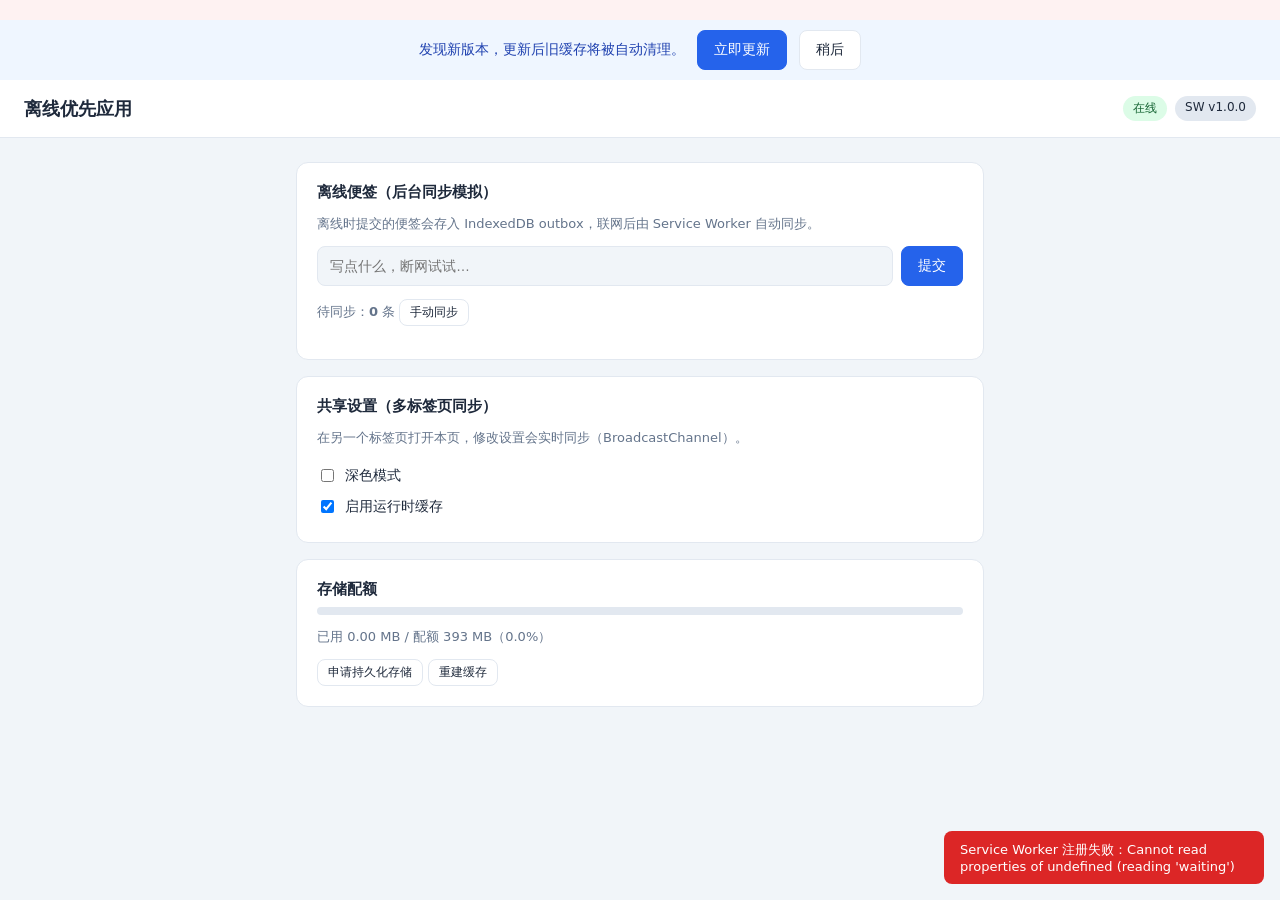
==== index.html @ c30c67a2 "codex: 生成代码" ====
<!DOCTYPE html>
<html lang="zh-CN" data-theme="light">
<head>
  <meta charset="UTF-8">
  <meta name="viewport" content="width=device-width, initial-scale=1.0">
  <meta name="theme-color" content="#2563eb">
  <title>离线优先应用</title>
  <link rel="manifest" href="./manifest.webmanifest">
  <link rel="stylesheet" href="./css/styles.css">
</head>
<body>
  <div id="compat-banner" class="banner banner-error" hidden></div>

  <div id="update-banner" class="banner banner-update" hidden>
    <span>发现新版本，更新后旧缓存将被自动清理。</span>
    <button id="update-now" class="btn btn-primary">立即更新</button>
    <button id="update-later" class="btn">稍后</button>
  </div>

  <header class="app-header">
    <h1>离线优先应用</h1>
    <div class="status-row">
      <span id="net-status" class="badge badge-online">在线</span>
      <span class="badge">SW <span id="sw-version">…</span></span>
    </div>
  </header>

  <main>
    <section class="card">
      <h2>离线便签（后台同步模拟）</h2>
      <p class="hint">离线时提交的便签会存入 IndexedDB outbox，联网后由 Service Worker 自动同步。</p>
      <form id="note-form">
        <input id="note-input" type="text" placeholder="写点什么，断网试试…" autocomplete="off" required>
        <button type="submit" class="btn btn-primary">提交</button>
      </form>
      <p class="hint">待同步：<strong id="outbox-count">0</strong> 条
        <button id="btn-sync" class="btn btn-small">手动同步</button>
      </p>
      <ul id="outbox-list" class="outbox-list"></ul>
    </section>

    <section class="card">
      <h2>共享设置（多标签页同步）</h2>
      <p class="hint">在另一个标签页打开本页，修改设置会实时同步（BroadcastChannel）。</p>
      <label class="switch-row">
        <input type="checkbox" id="setting-theme"> 深色模式
      </label>
      <label class="switch-row">
        <input type="checkbox" id="setting-cache" checked> 启用运行时缓存
      </label>
    </section>

    <section class="card">
      <h2>存储配额</h2>
      <div class="storage-meter"><div id="storage-bar"></div></div>
      <p id="storage-info" class="hint">读取中…</p>
      <button id="btn-persist" class="btn btn-small">申请持久化存储</button>
      <button id="btn-reset-cache" class="btn btn-small">重建缓存</button>
    </section>
  </main>

  <div id="toasts" class="toasts"></div>

  <script src="./js/version.js"></script>
  <script src="./js/db.js"></script>
  <script src="./js/app.js"></script>
</body>
</html>
---- css/styles.css ----
:root {
  --bg: #f1f5f9;
  --card: #ffffff;
  --text: #1e293b;
  --muted: #64748b;
  --primary: #2563eb;
  --border: #e2e8f0;
}
html[data-theme="dark"] {
  --bg: #0f172a;
  --card: #1e293b;
  --text: #e2e8f0;
  --muted: #94a3b8;
  --primary: #3b82f6;
  --border: #334155;
}
* { box-sizing: border-box; }
body {
  margin: 0;
  font-family: system-ui, -apple-system, "Segoe UI", sans-serif;
  background: var(--bg);
  color: var(--text);
}
.app-header {
  display: flex; align-items: center; justify-content: space-between;
  padding: 16px 24px; background: var(--card); border-bottom: 1px solid var(--border);
}
.app-header h1 { font-size: 18px; margin: 0; }
.status-row { display: flex; gap: 8px; }
.badge {
  padding: 4px 10px; border-radius: 999px; font-size: 12px;
  background: var(--border); color: var(--text);
}
.badge-online { background: #dcfce7; color: #166534; }
.badge-offline { background: #fee2e2; color: #991b1b; }
main { max-width: 720px; margin: 24px auto; padding: 0 16px; display: grid; gap: 16px; }
.card {
  background: var(--card); border: 1px solid var(--border);
  border-radius: 12px; padding: 20px;
}
.card h2 { font-size: 15px; margin: 0 0 8px; }
.hint { font-size: 13px; color: var(--muted); }
#note-form { display: flex; gap: 8px; margin: 12px 0; }
#note-input {
  flex: 1; padding: 10px 12px; border: 1px solid var(--border);
  border-radius: 8px; font-size: 14px; background: var(--bg); color: var(--text);
}
.btn {
  padding: 10px 16px; border: 1px solid var(--border); border-radius: 8px;
  background: var(--card); color: var(--text); font-size: 14px; cursor: pointer;
}
.btn-primary { background: var(--primary); border-color: var(--primary); color: #fff; }
.btn-small { padding: 4px 10px; font-size: 12px; }
.switch-row { display: flex; align-items: center; gap: 8px; padding: 6px 0; font-size: 14px; }
.outbox-list { list-style: none; margin: 8px 0 0; padding: 0; }
.outbox-list li {
  display: flex; justify-content: space-between; gap: 12px;
  padding: 8px 0; border-top: 1px solid var(--border); font-size: 14px;
}
.outbox-list time { color: var(--muted); font-size: 12px; white-space: nowrap; }
.storage-meter {
  height: 8px; border-radius: 999px; background: var(--border); overflow: hidden; margin: 8px 0;
}
#storage-bar { height: 100%; width: 0; background: var(--primary); transition: width .3s; }
#storage-bar.danger { background: #dc2626; }
.banner {
  display: flex; align-items: center; justify-content: center; gap: 12px;
  padding: 10px 16px; font-size: 14px;
}
.banner-update { background: #eff6ff; color: #1e40af; }
.banner-error { background: #fef2f2; color: #991b1b; }
html[data-theme="dark"] .banner-update { background: #1e3a8a; color: #bfdbfe; }
html[data-theme="dark"] .banner-error { background: #7f1d1d; color: #fecaca; }
.toasts { position: fixed; right: 16px; bottom: 16px; display: grid; gap: 8px; z-index: 50; }
.toast {
  padding: 10px 16px; border-radius: 8px; font-size: 13px; color: #fff;
  background: #334155; opacity: 0; transform: translateY(8px);
  transition: opacity .3s, transform .3s; max-width: 320px;
}
.toast.show { opacity: 1; transform: none; }
.toast-success { background: #16a34a; }
.toast-error { background: #dc2626; }
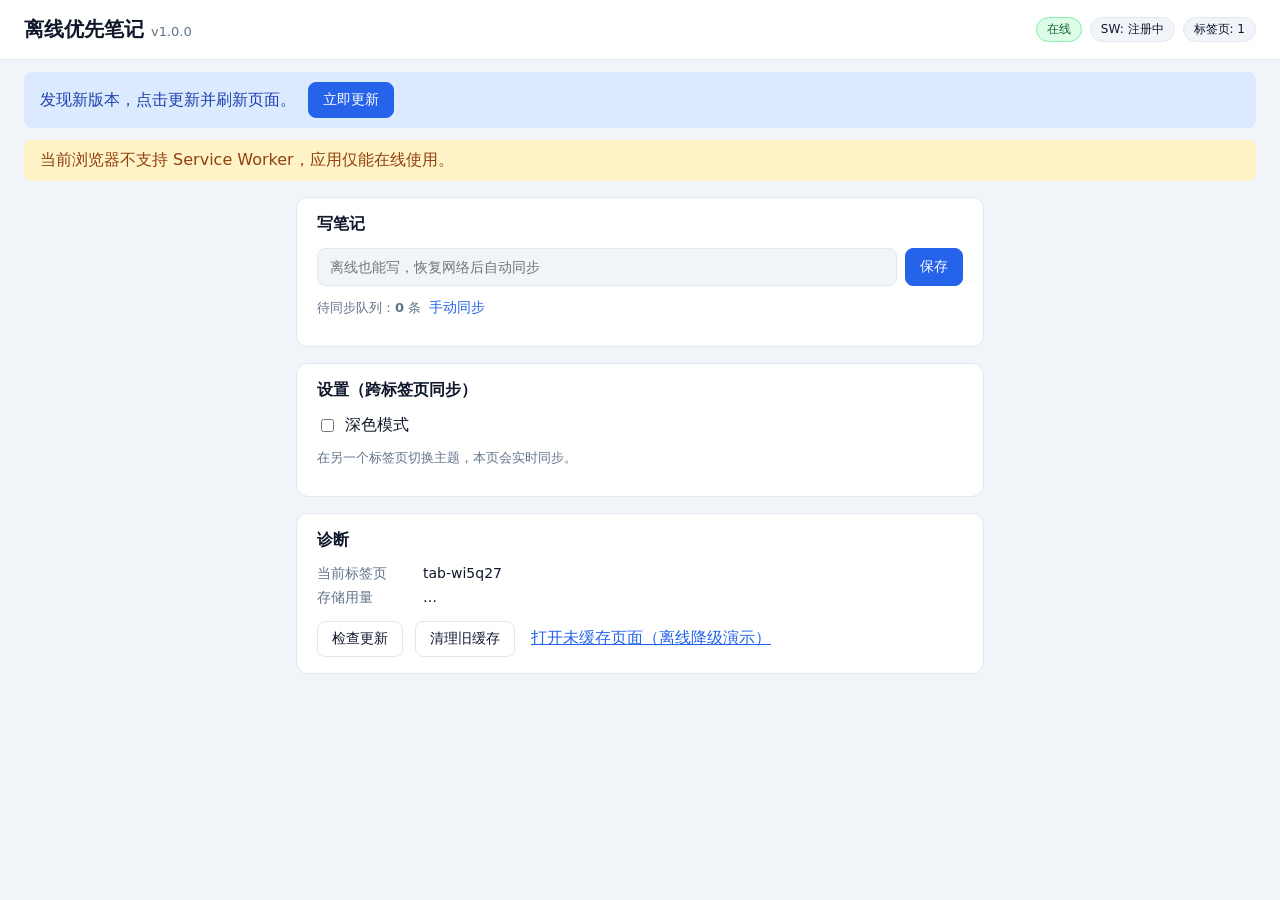
==== commit a2009965: "codex: 生成代码" ====
--- a/index.html
+++ b/index.html
@@ -1,68 +1,71 @@
 <!DOCTYPE html>
-<html lang="zh-CN" data-theme="light">
+<html lang="zh-CN">
 <head>
-  <meta charset="UTF-8">
-  <meta name="viewport" content="width=device-width, initial-scale=1.0">
-  <meta name="theme-color" content="#2563eb">
-  <title>离线优先应用</title>
-  <link rel="manifest" href="./manifest.webmanifest">
-  <link rel="stylesheet" href="./css/styles.css">
+  <meta charset="UTF-8" />
+  <meta name="viewport" content="width=device-width, initial-scale=1.0" />
+  <meta name="theme-color" content="#2563eb" />
+  <link rel="manifest" href="./manifest.webmanifest" />
+  <link rel="stylesheet" href="./styles.css" />
+  <title>离线优先笔记</title>
 </head>
 <body>
-  <div id="compat-banner" class="banner banner-error" hidden></div>
-
-  <div id="update-banner" class="banner banner-update" hidden>
-    <span>发现新版本，更新后旧缓存将被自动清理。</span>
-    <button id="update-now" class="btn btn-primary">立即更新</button>
-    <button id="update-later" class="btn">稍后</button>
-  </div>
-
   <header class="app-header">
-    <h1>离线优先应用</h1>
-    <div class="status-row">
-      <span id="net-status" class="badge badge-online">在线</span>
-      <span class="badge">SW <span id="sw-version">…</span></span>
+    <h1>离线优先笔记 <span id="app-version" class="version"></span></h1>
+    <div class="badges">
+      <span id="net-status" class="badge">…</span>
+      <span class="badge">SW: <span id="sw-status">注册中</span></span>
+      <span class="badge">标签页: <span id="tab-count">1</span></span>
     </div>
   </header>
 
+  <div id="update-banner" class="banner" hidden>
+    发现新版本，点击更新并刷新页面。
+    <button id="update-btn" class="primary">立即更新</button>
+  </div>
+
+  <div id="compat-warning" class="banner warn" hidden>
+    当前浏览器不支持 Service Worker，应用仅能在线使用。
+  </div>
+
   <main>
     <section class="card">
-      <h2>离线便签（后台同步模拟）</h2>
-      <p class="hint">离线时提交的便签会存入 IndexedDB outbox，联网后由 Service Worker 自动同步。</p>
+      <h2>写笔记</h2>
       <form id="note-form">
-        <input id="note-input" type="text" placeholder="写点什么，断网试试…" autocomplete="off" required>
-        <button type="submit" class="btn btn-primary">提交</button>
+        <input id="note-input" type="text" placeholder="离线也能写，恢复网络后自动同步" autocomplete="off" />
+        <button type="submit" class="primary">保存</button>
       </form>
-      <p class="hint">待同步：<strong id="outbox-count">0</strong> 条
-        <button id="btn-sync" class="btn btn-small">手动同步</button>
+      <p class="hint">待同步队列：<strong id="outbox-count">0</strong> 条
+        <button id="flush-btn" class="link">手动同步</button>
       </p>
-      <ul id="outbox-list" class="outbox-list"></ul>
+      <ul id="notes" class="notes"></ul>
     </section>
 
     <section class="card">
-      <h2>共享设置（多标签页同步）</h2>
-      <p class="hint">在另一个标签页打开本页，修改设置会实时同步（BroadcastChannel）。</p>
+      <h2>设置（跨标签页同步）</h2>
       <label class="switch-row">
-        <input type="checkbox" id="setting-theme"> 深色模式
+        <input id="theme-toggle" type="checkbox" /> 深色模式
       </label>
-      <label class="switch-row">
-        <input type="checkbox" id="setting-cache" checked> 启用运行时缓存
-      </label>
+      <p class="hint">在另一个标签页切换主题，本页会实时同步。</p>
     </section>
 
     <section class="card">
-      <h2>存储配额</h2>
-      <div class="storage-meter"><div id="storage-bar"></div></div>
-      <p id="storage-info" class="hint">读取中…</p>
-      <button id="btn-persist" class="btn btn-small">申请持久化存储</button>
-      <button id="btn-reset-cache" class="btn btn-small">重建缓存</button>
+      <h2>诊断</h2>
+      <dl class="diag">
+        <dt>当前标签页</dt><dd id="tab-id"></dd>
+        <dt>存储用量</dt><dd id="storage-usage">…</dd>
+      </dl>
+      <div class="actions">
+        <button id="check-update-btn">检查更新</button>
+        <button id="clean-cache-btn">清理旧缓存</button>
+        <a href="./not-cached-page.html" class="link">打开未缓存页面（离线降级演示）</a>
+      </div>
     </section>
   </main>
 
   <div id="toasts" class="toasts"></div>
 
-  <script src="./js/version.js"></script>
-  <script src="./js/db.js"></script>
-  <script src="./js/app.js"></script>
+  <script src="./version.js"></script>
+  <script src="./db.js"></script>
+  <script src="./app.js"></script>
 </body>
 </html>
--- a/styles.css
+++ b/styles.css
@@ -0,0 +1,153 @@
+:root {
+  --bg: #f1f5f9;
+  --card: #ffffff;
+  --text: #0f172a;
+  --muted: #64748b;
+  --primary: #2563eb;
+  --border: #e2e8f0;
+}
+body[data-theme="dark"] {
+  --bg: #0f172a;
+  --card: #1e293b;
+  --text: #e2e8f0;
+  --muted: #94a3b8;
+  --primary: #3b82f6;
+  --border: #334155;
+}
+
+* { box-sizing: border-box; }
+body {
+  margin: 0;
+  font-family: system-ui, -apple-system, "Segoe UI", sans-serif;
+  background: var(--bg);
+  color: var(--text);
+}
+
+.app-header {
+  display: flex;
+  flex-wrap: wrap;
+  align-items: center;
+  justify-content: space-between;
+  gap: 8px;
+  padding: 16px 24px;
+  background: var(--card);
+  border-bottom: 1px solid var(--border);
+}
+.app-header h1 { font-size: 20px; margin: 0; }
+.version { color: var(--muted); font-size: 13px; font-weight: normal; }
+.badges { display: flex; gap: 8px; flex-wrap: wrap; }
+
+.badge {
+  padding: 3px 10px;
+  border-radius: 999px;
+  font-size: 12px;
+  background: var(--bg);
+  border: 1px solid var(--border);
+}
+.badge.online { background: #dcfce7; color: #166534; border-color: #86efac; }
+.badge.offline { background: #fee2e2; color: #991b1b; border-color: #fca5a5; }
+
+.banner {
+  margin: 12px 24px 0;
+  padding: 10px 16px;
+  border-radius: 8px;
+  background: #dbeafe;
+  color: #1e40af;
+  display: flex;
+  align-items: center;
+  gap: 12px;
+}
+.banner.warn { background: #fef3c7; color: #92400e; }
+
+main {
+  max-width: 720px;
+  margin: 16px auto;
+  padding: 0 16px;
+  display: grid;
+  gap: 16px;
+}
+.card {
+  background: var(--card);
+  border: 1px solid var(--border);
+  border-radius: 12px;
+  padding: 16px 20px;
+}
+.card h2 { margin-top: 0; font-size: 16px; }
+
+form { display: flex; gap: 8px; }
+input[type="text"] {
+  flex: 1;
+  padding: 10px 12px;
+  border: 1px solid var(--border);
+  border-radius: 8px;
+  font-size: 14px;
+  background: var(--bg);
+  color: var(--text);
+}
+button, .btn {
+  padding: 8px 14px;
+  border: 1px solid var(--border);
+  border-radius: 8px;
+  background: var(--card);
+  color: var(--text);
+  cursor: pointer;
+  font-size: 14px;
+  text-decoration: none;
+  display: inline-block;
+}
+button.primary, .btn.primary {
+  background: var(--primary);
+  border-color: var(--primary);
+  color: #fff;
+}
+button.link, a.link {
+  border: none;
+  background: none;
+  color: var(--primary);
+  padding: 0 4px;
+  cursor: pointer;
+}
+
+.hint { color: var(--muted); font-size: 13px; }
+
+.notes { list-style: none; padding: 0; margin: 12px 0 0; }
+.note {
+  display: flex;
+  align-items: center;
+  gap: 12px;
+  padding: 10px 0;
+  border-top: 1px solid var(--border);
+}
+.note-text { flex: 1; }
+.note-meta { color: var(--muted); font-size: 12px; white-space: nowrap; }
+.note-del { color: #dc2626; border: none; background: none; cursor: pointer; }
+
+.switch-row { display: flex; align-items: center; gap: 8px; }
+
+.diag { display: grid; grid-template-columns: 100px 1fr; gap: 6px; font-size: 14px; }
+.diag dt { color: var(--muted); }
+.diag dd { margin: 0; }
+.actions { display: flex; gap: 12px; align-items: center; flex-wrap: wrap; margin-top: 12px; }
+
+.toasts {
+  position: fixed;
+  bottom: 16px;
+  right: 16px;
+  display: grid;
+  gap: 8px;
+  max-width: 320px;
+}
+.toast {
+  padding: 10px 14px;
+  border-radius: 8px;
+  font-size: 13px;
+  background: #1e293b;
+  color: #fff;
+  box-shadow: 0 4px 12px rgba(0, 0, 0, 0.2);
+}
+.toast-success { background: #166534; }
+.toast-warn { background: #b45309; }
+.toast-error { background: #b91c1c; }
+
+.offline-page { display: grid; place-items: center; min-height: 100vh; }
+.offline-card { max-width: 420px; text-align: center; }
